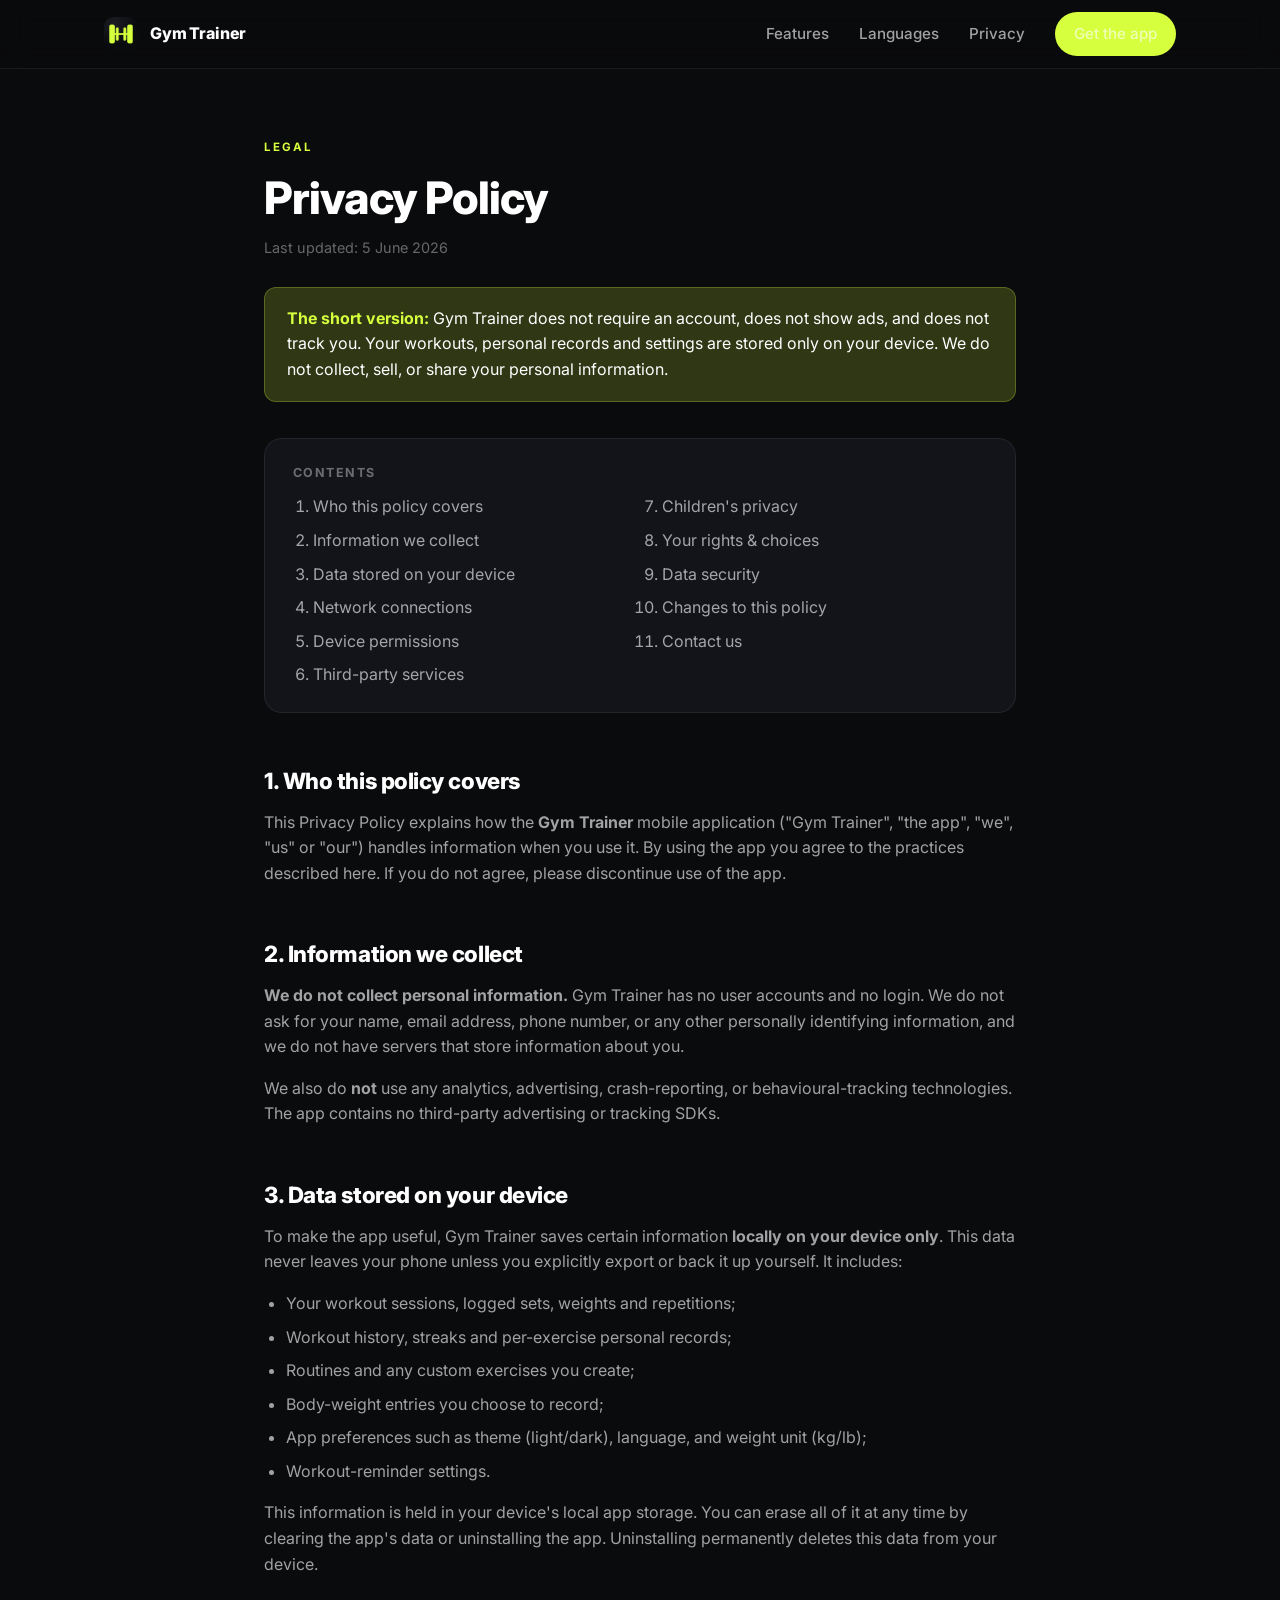
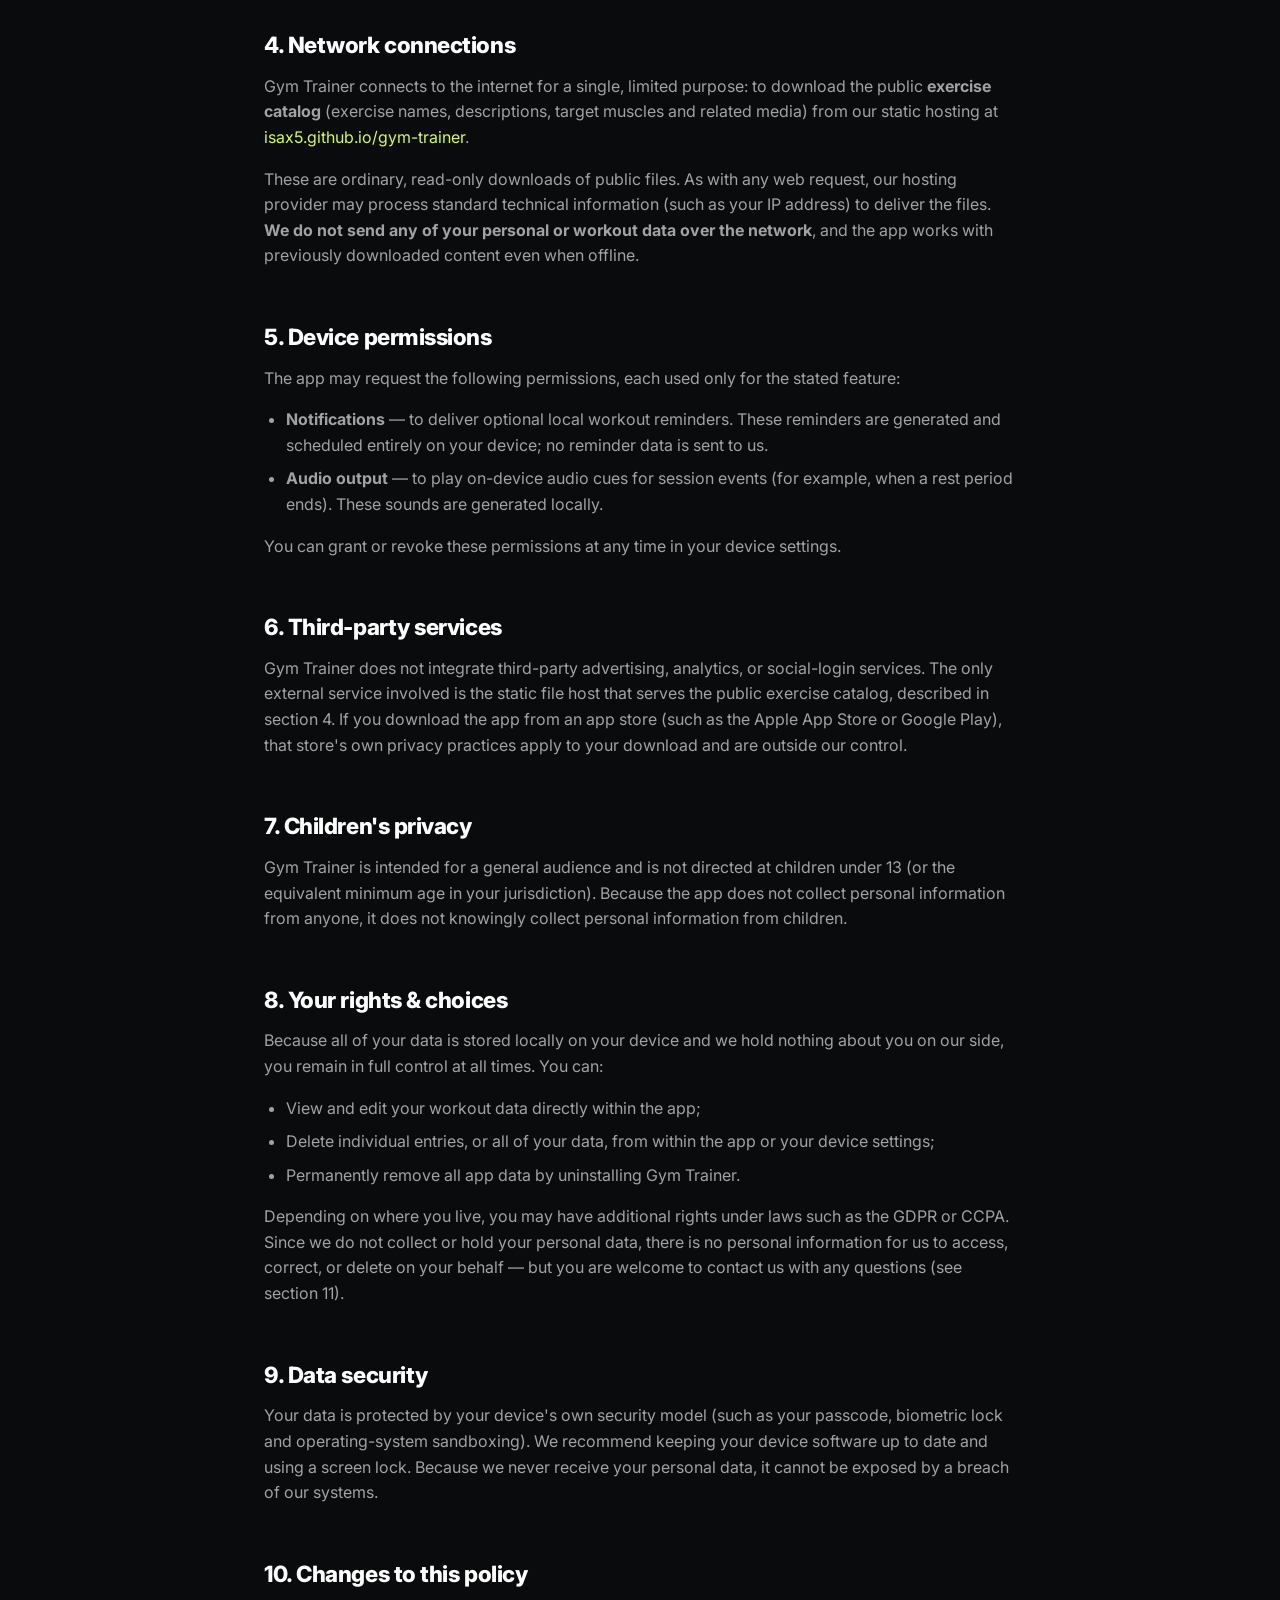
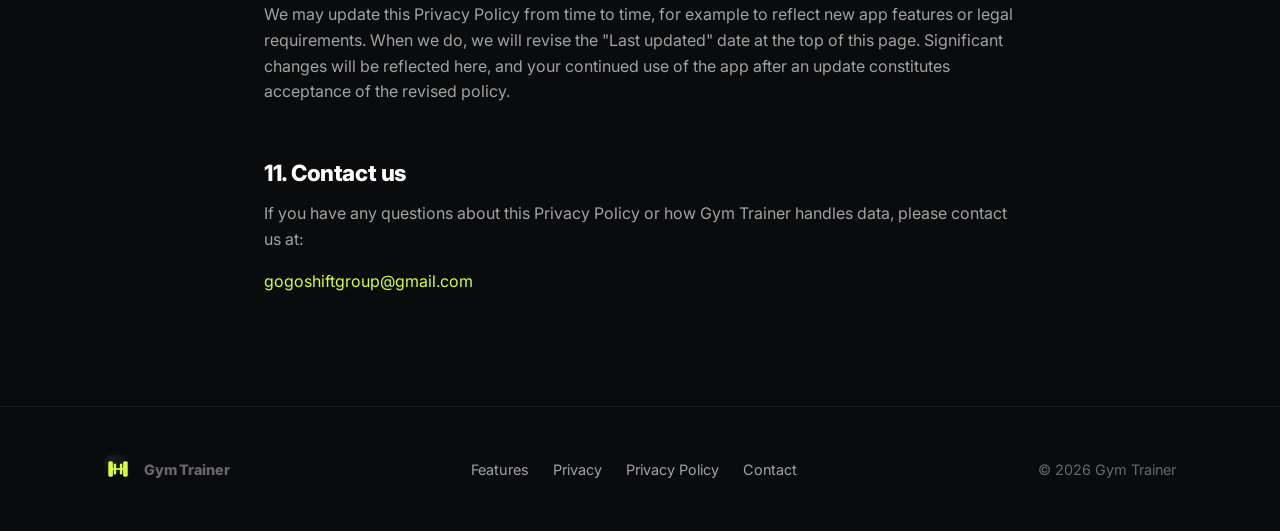
==== privacy.html @ 1777e92d "Add promotional website with Privacy Policy Landing page (index.html) and full Privacy Policy (priva" ====
<!DOCTYPE html>
<html lang="en">
<head>
  <meta charset="UTF-8" />
  <meta name="viewport" content="width=device-width, initial-scale=1.0" />
  <title>Privacy Policy — Gym Trainer</title>
  <meta name="description" content="Privacy Policy for the Gym Trainer app. Gym Trainer collects no personal data — your workouts and settings stay on your device." />
  <link rel="icon" type="image/png" href="img/icon.png" />
  <link rel="preconnect" href="https://fonts.googleapis.com" />
  <link rel="preconnect" href="https://fonts.gstatic.com" crossorigin />
  <link href="https://fonts.googleapis.com/css2?family=Inter:wght@400;500;600;700;800&display=swap" rel="stylesheet" />
  <link rel="stylesheet" href="css/style.css" />
</head>
<body>

  <header class="site-header">
    <div class="container nav">
      <a class="brand" href="index.html">
        <img src="img/icon.png" alt="Gym Trainer logo" />
        <span>Gym Trainer</span>
      </a>
      <nav class="nav-links">
        <a href="index.html#features">Features</a>
        <a href="index.html#languages">Languages</a>
        <a href="index.html#privacy">Privacy</a>
        <a class="btn btn-primary nav-cta" href="index.html#get">Get the app</a>
      </nav>
    </div>
  </header>

  <main class="legal">
    <div class="container">
      <span class="eyebrow">Legal</span>
      <h1>Privacy Policy</h1>
      <p class="updated">Last updated: 5 June 2026</p>

      <div class="callout">
        <strong>The short version:</strong> Gym Trainer does not require an account, does not show
        ads, and does not track you. Your workouts, personal records and settings are stored
        only on your device. We do not collect, sell, or share your personal information.
      </div>

      <div class="toc">
        <strong>Contents</strong>
        <ol>
          <li><a href="#scope">Who this policy covers</a></li>
          <li><a href="#info">Information we collect</a></li>
          <li><a href="#ondevice">Data stored on your device</a></li>
          <li><a href="#network">Network connections</a></li>
          <li><a href="#permissions">Device permissions</a></li>
          <li><a href="#thirdparty">Third-party services</a></li>
          <li><a href="#children">Children's privacy</a></li>
          <li><a href="#rights">Your rights & choices</a></li>
          <li><a href="#security">Data security</a></li>
          <li><a href="#changes">Changes to this policy</a></li>
          <li><a href="#contact">Contact us</a></li>
        </ol>
      </div>

      <h2 id="scope">1. Who this policy covers</h2>
      <p>
        This Privacy Policy explains how the <strong>Gym Trainer</strong> mobile application
        ("Gym Trainer", "the app", "we", "us" or "our") handles information when you use it.
        By using the app you agree to the practices described here. If you do not agree, please
        discontinue use of the app.
      </p>

      <h2 id="info">2. Information we collect</h2>
      <p>
        <strong>We do not collect personal information.</strong> Gym Trainer has no user accounts
        and no login. We do not ask for your name, email address, phone number, or any other
        personally identifying information, and we do not have servers that store information about you.
      </p>
      <p>
        We also do <strong>not</strong> use any analytics, advertising, crash-reporting, or
        behavioural-tracking technologies. The app contains no third-party advertising or tracking SDKs.
      </p>

      <h2 id="ondevice">3. Data stored on your device</h2>
      <p>
        To make the app useful, Gym Trainer saves certain information <strong>locally on your
        device only</strong>. This data never leaves your phone unless you explicitly export or
        back it up yourself. It includes:
      </p>
      <ul>
        <li>Your workout sessions, logged sets, weights and repetitions;</li>
        <li>Workout history, streaks and per-exercise personal records;</li>
        <li>Routines and any custom exercises you create;</li>
        <li>Body-weight entries you choose to record;</li>
        <li>App preferences such as theme (light/dark), language, and weight unit (kg/lb);</li>
        <li>Workout-reminder settings.</li>
      </ul>
      <p>
        This information is held in your device's local app storage. You can erase all of it at any
        time by clearing the app's data or uninstalling the app. Uninstalling permanently deletes
        this data from your device.
      </p>

      <h2 id="network">4. Network connections</h2>
      <p>
        Gym Trainer connects to the internet for a single, limited purpose: to download the public
        <strong>exercise catalog</strong> (exercise names, descriptions, target muscles and related
        media) from our static hosting at
        <a href="https://isax5.github.io/gym-trainer/">isax5.github.io/gym-trainer</a>.
      </p>
      <p>
        These are ordinary, read-only downloads of public files. As with any web request, our hosting
        provider may process standard technical information (such as your IP address) to deliver the
        files. <strong>We do not send any of your personal or workout data over the network</strong>,
        and the app works with previously downloaded content even when offline.
      </p>

      <h2 id="permissions">5. Device permissions</h2>
      <p>The app may request the following permissions, each used only for the stated feature:</p>
      <ul>
        <li>
          <strong>Notifications</strong> — to deliver optional local workout reminders. These
          reminders are generated and scheduled entirely on your device; no reminder data is sent to us.
        </li>
        <li>
          <strong>Audio output</strong> — to play on-device audio cues for session events (for
          example, when a rest period ends). These sounds are generated locally.
        </li>
      </ul>
      <p>You can grant or revoke these permissions at any time in your device settings.</p>

      <h2 id="thirdparty">6. Third-party services</h2>
      <p>
        Gym Trainer does not integrate third-party advertising, analytics, or social-login services.
        The only external service involved is the static file host that serves the public exercise
        catalog, described in section 4. If you download the app from an app store (such as the Apple
        App Store or Google Play), that store's own privacy practices apply to your download and are
        outside our control.
      </p>

      <h2 id="children">7. Children's privacy</h2>
      <p>
        Gym Trainer is intended for a general audience and is not directed at children under 13 (or
        the equivalent minimum age in your jurisdiction). Because the app does not collect personal
        information from anyone, it does not knowingly collect personal information from children.
      </p>

      <h2 id="rights">8. Your rights & choices</h2>
      <p>
        Because all of your data is stored locally on your device and we hold nothing about you on our
        side, you remain in full control at all times. You can:
      </p>
      <ul>
        <li>View and edit your workout data directly within the app;</li>
        <li>Delete individual entries, or all of your data, from within the app or your device settings;</li>
        <li>Permanently remove all app data by uninstalling Gym Trainer.</li>
      </ul>
      <p>
        Depending on where you live, you may have additional rights under laws such as the GDPR or
        CCPA. Since we do not collect or hold your personal data, there is no personal information for
        us to access, correct, or delete on your behalf — but you are welcome to contact us with any
        questions (see section 11).
      </p>

      <h2 id="security">9. Data security</h2>
      <p>
        Your data is protected by your device's own security model (such as your passcode, biometric
        lock and operating-system sandboxing). We recommend keeping your device software up to date and
        using a screen lock. Because we never receive your personal data, it cannot be exposed by a
        breach of our systems.
      </p>

      <h2 id="changes">10. Changes to this policy</h2>
      <p>
        We may update this Privacy Policy from time to time, for example to reflect new app features or
        legal requirements. When we do, we will revise the "Last updated" date at the top of this page.
        Significant changes will be reflected here, and your continued use of the app after an update
        constitutes acceptance of the revised policy.
      </p>

      <h2 id="contact">11. Contact us</h2>
      <p>
        If you have any questions about this Privacy Policy or how Gym Trainer handles data, please
        contact us at:
      </p>
      <p>
        <a href="mailto:gogoshiftgroup@gmail.com">gogoshiftgroup@gmail.com</a>
      </p>
    </div>
  </main>

  <footer class="site-footer">
    <div class="container footer-grid">
      <div class="brand">
        <img src="img/icon.png" alt="" style="width:28px;height:28px;border-radius:8px;" />
        <span>Gym Trainer</span>
      </div>
      <nav class="footer-links">
        <a href="index.html#features">Features</a>
        <a href="index.html#privacy">Privacy</a>
        <a href="privacy.html">Privacy Policy</a>
        <a href="mailto:gogoshiftgroup@gmail.com">Contact</a>
      </nav>
      <div>© 2026 Gym Trainer</div>
    </div>
  </footer>

</body>
</html>
---- css/style.css ----
/* ─────────────────────────────────────────────────────────────
   Gym Trainer — promotional site
   Brand: near-black #0A0B0D · lime accent #D6FF3D
   ───────────────────────────────────────────────────────────── */

:root {
  --bg:        #0A0B0D;
  --surface:   #13141A;
  --elevated:  #1B1D26;
  --hairline:  rgba(255, 255, 255, 0.07);
  --hairline2: rgba(255, 255, 255, 0.12);
  --text:      #FFFFFF;
  --text2:     rgba(255, 255, 255, 0.62);
  --text3:     rgba(255, 255, 255, 0.38);
  --accent:    #D6FF3D;
  --accent-ink:#0A0B0D;
  --success:   #3DDC97;
  --ring:      rgba(214, 255, 61, 0.18);

  --maxw: 1120px;
  --radius: 18px;
  --radius-sm: 12px;

  --font: "Inter", -apple-system, BlinkMacSystemFont, "Segoe UI", Roboto,
          Helvetica, Arial, sans-serif;
}

* { box-sizing: border-box; }

html { scroll-behavior: smooth; }

body {
  margin: 0;
  font-family: var(--font);
  background: var(--bg);
  color: var(--text);
  line-height: 1.6;
  -webkit-font-smoothing: antialiased;
  text-rendering: optimizeLegibility;
}

a { color: inherit; text-decoration: none; }

img { max-width: 100%; display: block; }

.container {
  width: 100%;
  max-width: var(--maxw);
  margin: 0 auto;
  padding: 0 24px;
}

/* ── Typography ─────────────────────────────────────────────── */
h1, h2, h3 { line-height: 1.1; letter-spacing: -0.02em; margin: 0; }
h1 { font-size: clamp(2.6rem, 6vw, 4.4rem); font-weight: 800; }
h2 { font-size: clamp(1.9rem, 4vw, 2.8rem); font-weight: 800; }
h3 { font-size: 1.18rem; font-weight: 700; }

.eyebrow {
  display: inline-block;
  font-size: 0.72rem;
  font-weight: 700;
  letter-spacing: 0.18em;
  text-transform: uppercase;
  color: var(--accent);
  margin-bottom: 18px;
}

.lead { color: var(--text2); font-size: 1.15rem; max-width: 56ch; }

.accent { color: var(--accent); }

/* ── Buttons ────────────────────────────────────────────────── */
.btn {
  display: inline-flex;
  align-items: center;
  gap: 10px;
  padding: 14px 26px;
  border-radius: 999px;
  font-weight: 700;
  font-size: 0.98rem;
  border: 1px solid transparent;
  cursor: pointer;
  transition: transform 0.15s ease, background 0.2s ease, border-color 0.2s ease;
}
.btn:hover { transform: translateY(-2px); }
.btn-primary { background: var(--accent); color: var(--accent-ink); }
.btn-primary:hover { box-shadow: 0 8px 30px var(--ring); }
.btn-ghost { background: transparent; color: var(--text); border-color: var(--hairline2); }
.btn-ghost:hover { border-color: var(--accent); color: var(--accent); }

/* ── Header / nav ───────────────────────────────────────────── */
.site-header {
  position: sticky;
  top: 0;
  z-index: 50;
  background: rgba(10, 11, 13, 0.72);
  backdrop-filter: saturate(140%) blur(14px);
  border-bottom: 1px solid var(--hairline);
}
.nav {
  display: flex;
  align-items: center;
  justify-content: space-between;
  height: 68px;
}
.brand { display: flex; align-items: center; gap: 12px; font-weight: 800; letter-spacing: -0.01em; }
.brand img { width: 34px; height: 34px; border-radius: 9px; }
.nav-links { display: flex; align-items: center; gap: 30px; }
.nav-links a { color: var(--text2); font-size: 0.95rem; font-weight: 500; transition: color 0.2s; }
.nav-links a:hover { color: var(--text); }
.nav-cta { padding: 9px 18px; font-size: 0.9rem; }

/* ── Hero ───────────────────────────────────────────────────── */
.hero {
  position: relative;
  overflow: hidden;
  padding: 96px 0 40px;
}
.hero::before {
  content: "";
  position: absolute;
  top: -30%; left: 50%;
  width: 900px; height: 900px;
  transform: translateX(-50%);
  background: radial-gradient(circle, rgba(214,255,61,0.10) 0%, transparent 60%);
  pointer-events: none;
}
.hero-grid {
  position: relative;
  display: grid;
  grid-template-columns: 1.05fr 0.95fr;
  gap: 48px;
  align-items: center;
}
.hero-cta { display: flex; gap: 14px; margin-top: 32px; flex-wrap: wrap; }
.hero-note { margin-top: 20px; color: var(--text3); font-size: 0.88rem; }

.phone {
  position: relative;
  margin: 0 auto;
  width: 100%;
  max-width: 380px;
}
.phone img {
  width: 100%;
  border-radius: 38px;
  border: 1px solid var(--hairline2);
  box-shadow: 0 40px 90px rgba(0,0,0,0.6);
}

/* ── Stat strip ─────────────────────────────────────────────── */
.stats {
  display: grid;
  grid-template-columns: repeat(4, 1fr);
  gap: 18px;
  margin-top: 72px;
  padding: 28px;
  background: var(--surface);
  border: 1px solid var(--hairline);
  border-radius: var(--radius);
}
.stat .num { font-size: 2rem; font-weight: 800; letter-spacing: -0.02em; }
.stat .num .accent { color: var(--accent); }
.stat .label { color: var(--text3); font-size: 0.8rem; text-transform: uppercase; letter-spacing: 0.1em; margin-top: 4px; }

/* ── Sections ───────────────────────────────────────────────── */
section { padding: 90px 0; }
.section-head { max-width: 60ch; margin-bottom: 56px; }
.section-head .lead { margin-top: 16px; }

/* ── Feature grid ───────────────────────────────────────────── */
.features {
  display: grid;
  grid-template-columns: repeat(3, 1fr);
  gap: 20px;
}
.card {
  background: var(--surface);
  border: 1px solid var(--hairline);
  border-radius: var(--radius);
  padding: 28px;
  transition: border-color 0.25s ease, transform 0.25s ease;
}
.card:hover { border-color: var(--hairline2); transform: translateY(-3px); }
.card .ic {
  width: 46px; height: 46px;
  display: grid; place-items: center;
  border-radius: 12px;
  background: var(--ring);
  color: var(--accent);
  margin-bottom: 18px;
}
.card .ic svg { width: 24px; height: 24px; }
.card h3 { margin-bottom: 8px; }
.card p { color: var(--text2); font-size: 0.96rem; margin: 0; }

/* ── Languages ──────────────────────────────────────────────── */
.langs { display: flex; flex-wrap: wrap; gap: 12px; margin-top: 8px; }
.chip {
  padding: 10px 20px;
  border-radius: 999px;
  background: var(--surface);
  border: 1px solid var(--hairline2);
  font-weight: 600;
  font-size: 0.95rem;
}

/* ── CTA band ───────────────────────────────────────────────── */
.cta-band {
  text-align: center;
  background:
    radial-gradient(circle at 50% 0%, rgba(214,255,61,0.12), transparent 55%),
    var(--surface);
  border: 1px solid var(--hairline);
  border-radius: 28px;
  padding: 64px 32px;
}
.cta-band .btn { margin-top: 28px; }

/* ── Footer ─────────────────────────────────────────────────── */
.site-footer {
  border-top: 1px solid var(--hairline);
  padding: 48px 0;
  color: var(--text3);
  font-size: 0.9rem;
}
.footer-grid { display: flex; justify-content: space-between; align-items: center; flex-wrap: wrap; gap: 20px; }
.footer-links { display: flex; gap: 24px; }
.footer-links a { color: var(--text2); }
.footer-links a:hover { color: var(--accent); }

/* ── Legal / privacy page ───────────────────────────────────── */
.legal { padding: 64px 0 96px; }
.legal .container { max-width: 800px; }
.legal h1 { font-size: clamp(2rem, 4vw, 2.8rem); }
.legal .updated { color: var(--text3); font-size: 0.9rem; margin-top: 12px; }
.legal h2 { font-size: 1.4rem; margin-top: 48px; padding-top: 8px; }
.legal h3 { margin-top: 28px; }
.legal p, .legal li { color: var(--text2); }
.legal a { color: var(--accent); }
.legal ul { padding-left: 22px; }
.legal li { margin-bottom: 8px; }
.legal .toc {
  background: var(--surface);
  border: 1px solid var(--hairline);
  border-radius: var(--radius);
  padding: 24px 28px;
  margin: 36px 0;
}
.legal .toc strong { display: block; margin-bottom: 12px; font-size: 0.78rem; letter-spacing: 0.12em; text-transform: uppercase; color: var(--text3); }
.legal .toc ol { margin: 0; padding-left: 20px; columns: 2; gap: 24px; }
.legal .toc a { color: var(--text2); }
.legal .toc a:hover { color: var(--accent); }
.callout {
  background: var(--ring);
  border: 1px solid rgba(214,255,61,0.25);
  border-radius: var(--radius-sm);
  padding: 18px 22px;
  margin: 28px 0;
  color: var(--text);
}
.callout strong { color: var(--accent); }

/* ── Responsive ─────────────────────────────────────────────── */
@media (max-width: 880px) {
  .hero-grid { grid-template-columns: 1fr; gap: 40px; }
  .hero { padding-top: 64px; }
  .phone { max-width: 320px; order: -1; }
  .features { grid-template-columns: 1fr; }
  .stats { grid-template-columns: repeat(2, 1fr); }
  .nav-links a:not(.nav-cta) { display: none; }
  .legal .toc ol { columns: 1; }
}
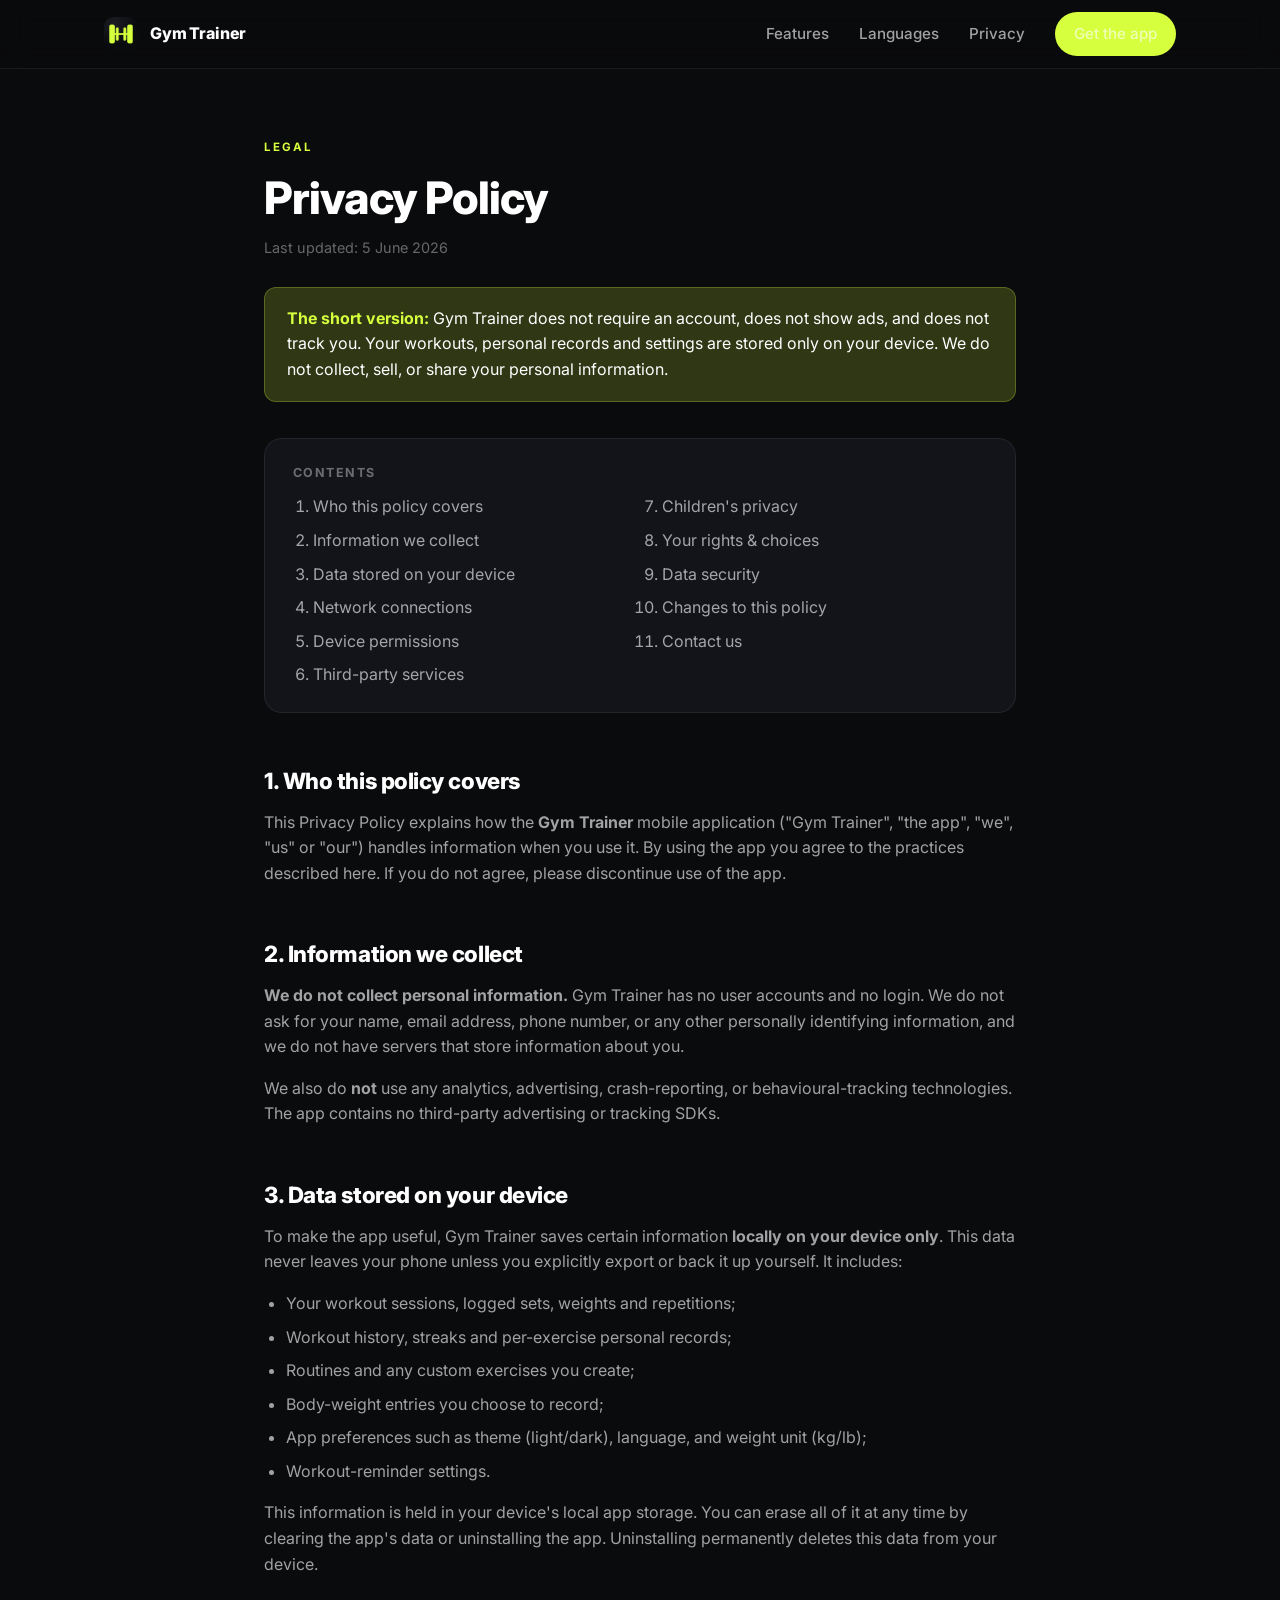
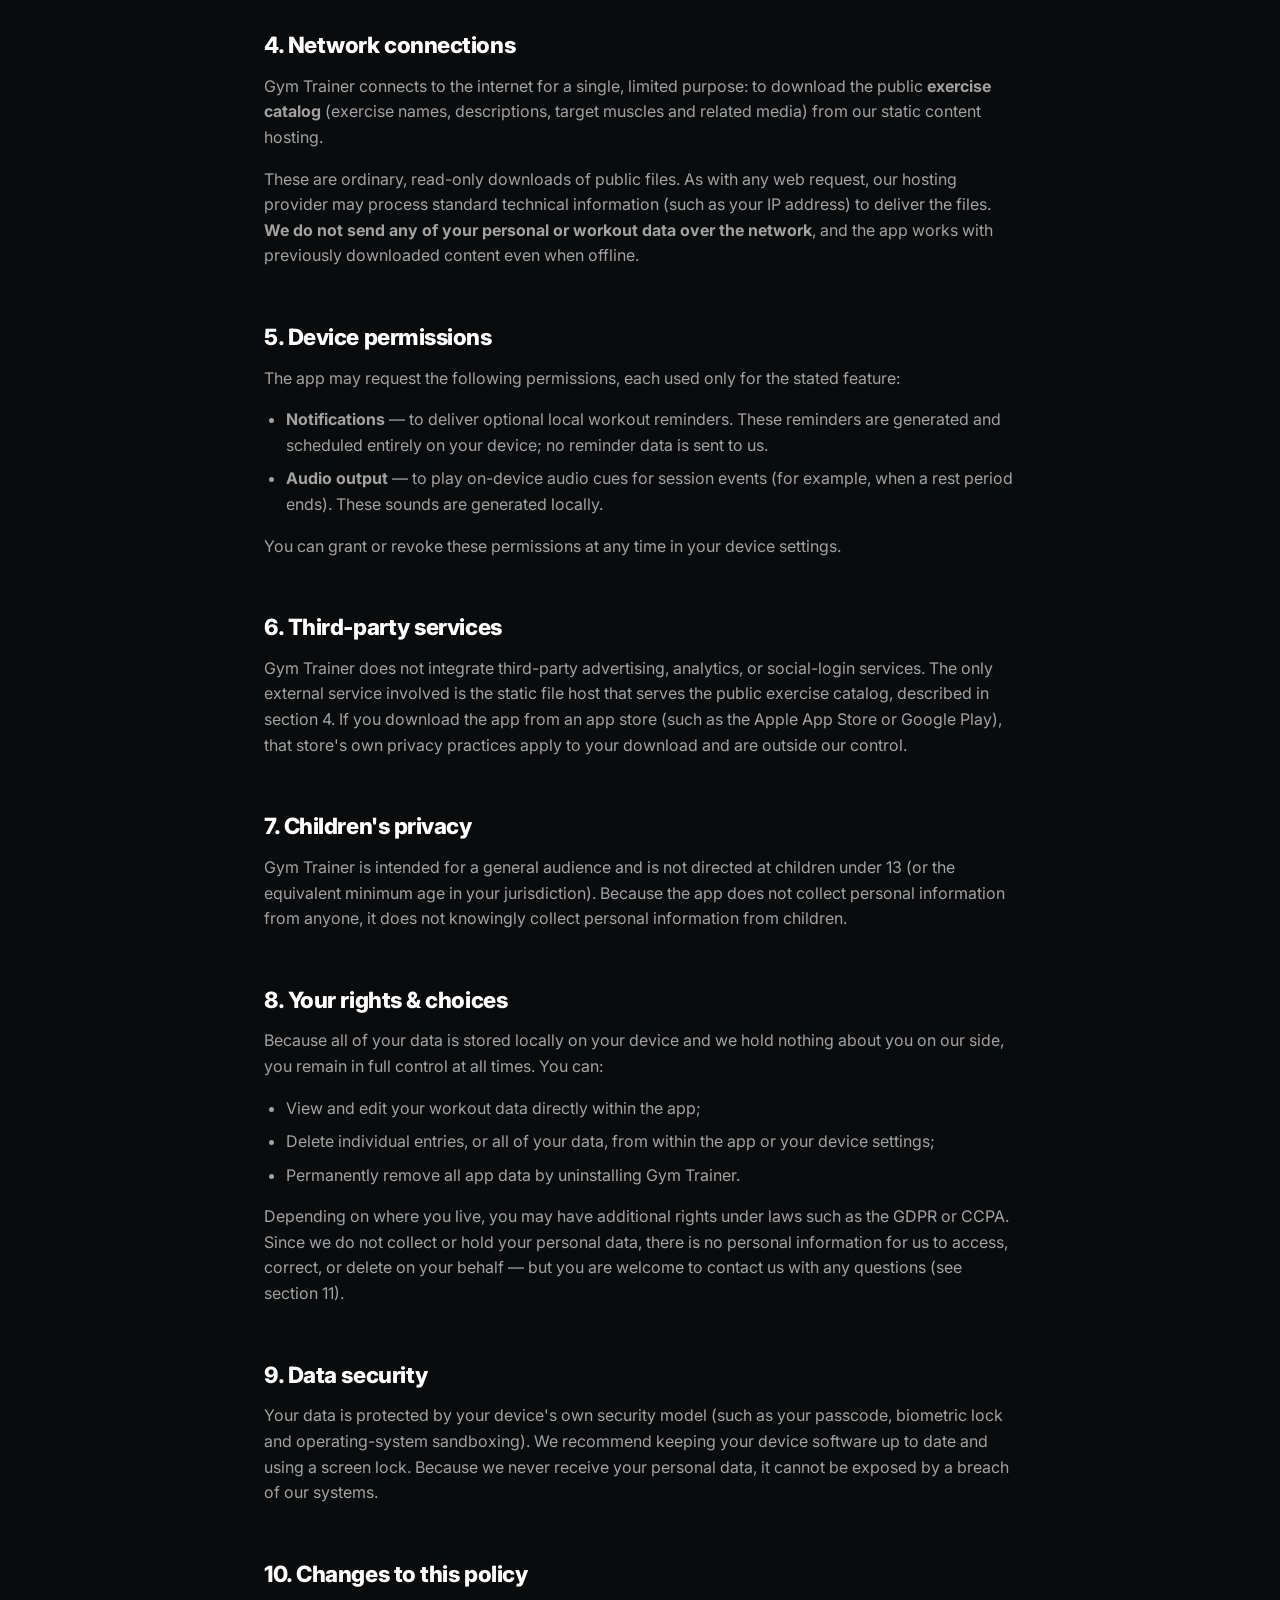
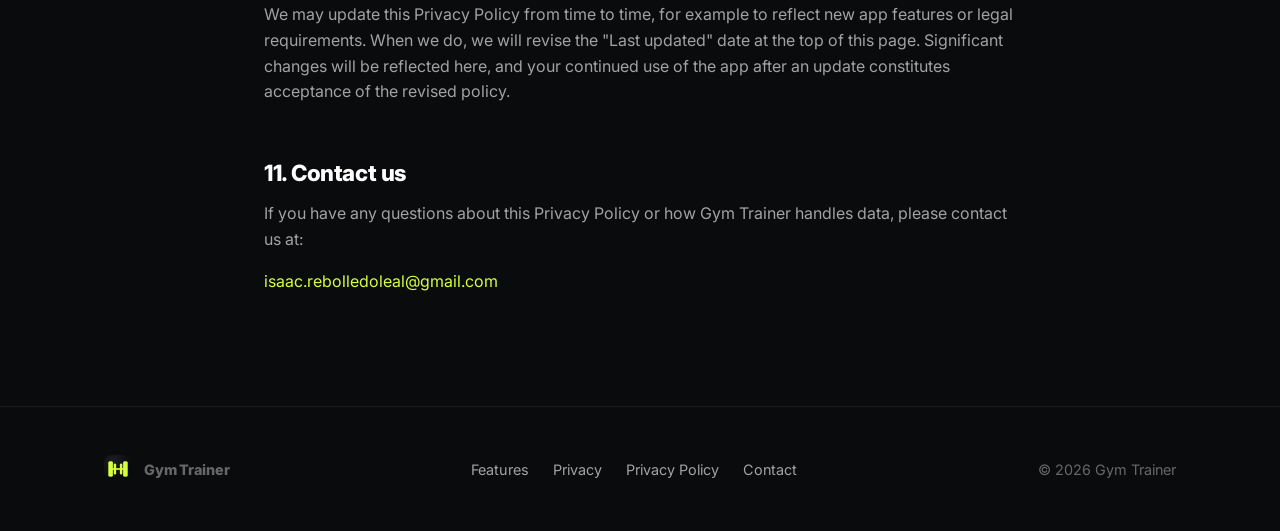
==== commit baff28fd: "Remove hosting URL from privacy policy and update contact email - Drop the isax5.github.io reference" ====
--- a/privacy.html
+++ b/privacy.html
@@ -100,8 +100,7 @@
       <p>
         Gym Trainer connects to the internet for a single, limited purpose: to download the public
         <strong>exercise catalog</strong> (exercise names, descriptions, target muscles and related
-        media) from our static hosting at
-        <a href="https://isax5.github.io/gym-trainer/">isax5.github.io/gym-trainer</a>.
+        media) from our static content hosting.
       </p>
       <p>
         These are ordinary, read-only downloads of public files. As with any web request, our hosting
@@ -179,7 +178,7 @@
         contact us at:
       </p>
       <p>
-        <a href="mailto:gogoshiftgroup@gmail.com">gogoshiftgroup@gmail.com</a>
+        <a href="mailto:isaac.rebolledoleal@gmail.com">isaac.rebolledoleal@gmail.com</a>
       </p>
     </div>
   </main>
@@ -194,7 +193,7 @@
         <a href="index.html#features">Features</a>
         <a href="index.html#privacy">Privacy</a>
         <a href="privacy.html">Privacy Policy</a>
-        <a href="mailto:gogoshiftgroup@gmail.com">Contact</a>
+        <a href="mailto:isaac.rebolledoleal@gmail.com">Contact</a>
       </nav>
       <div>© 2026 Gym Trainer</div>
     </div>
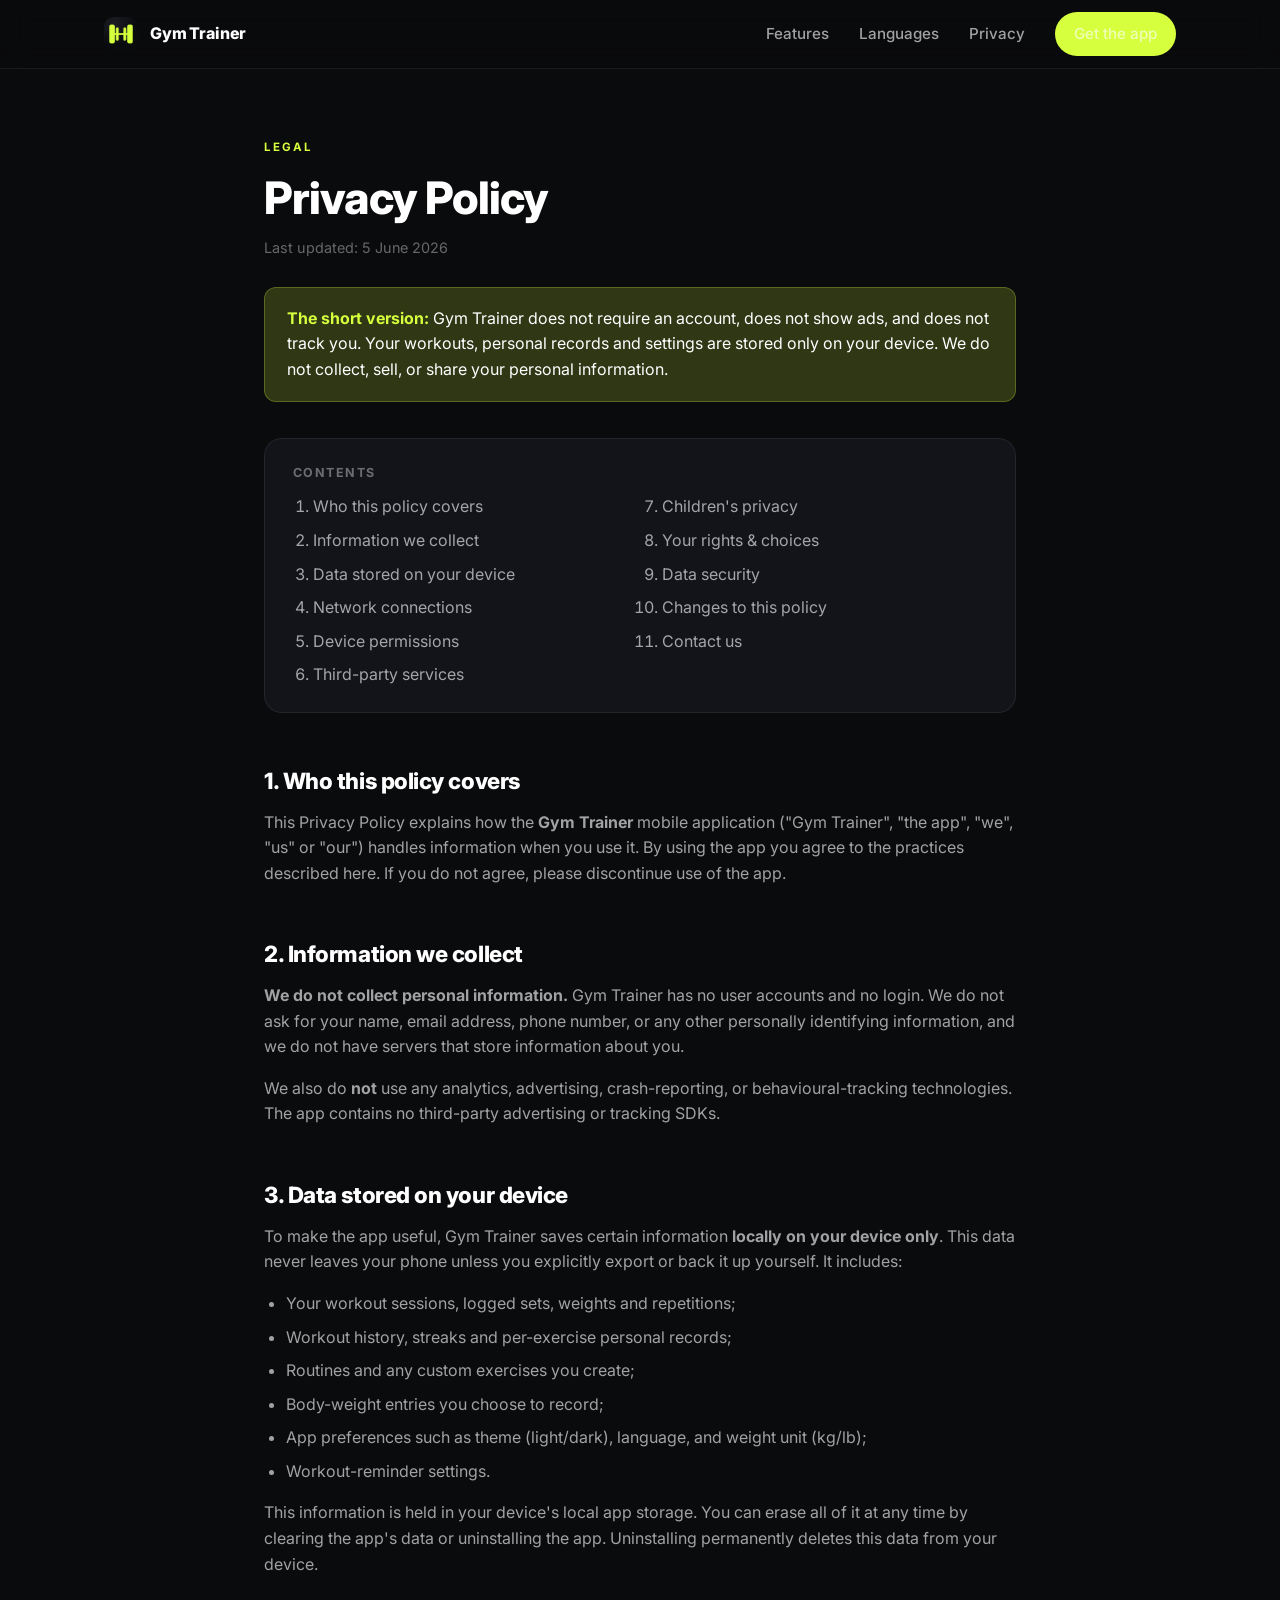
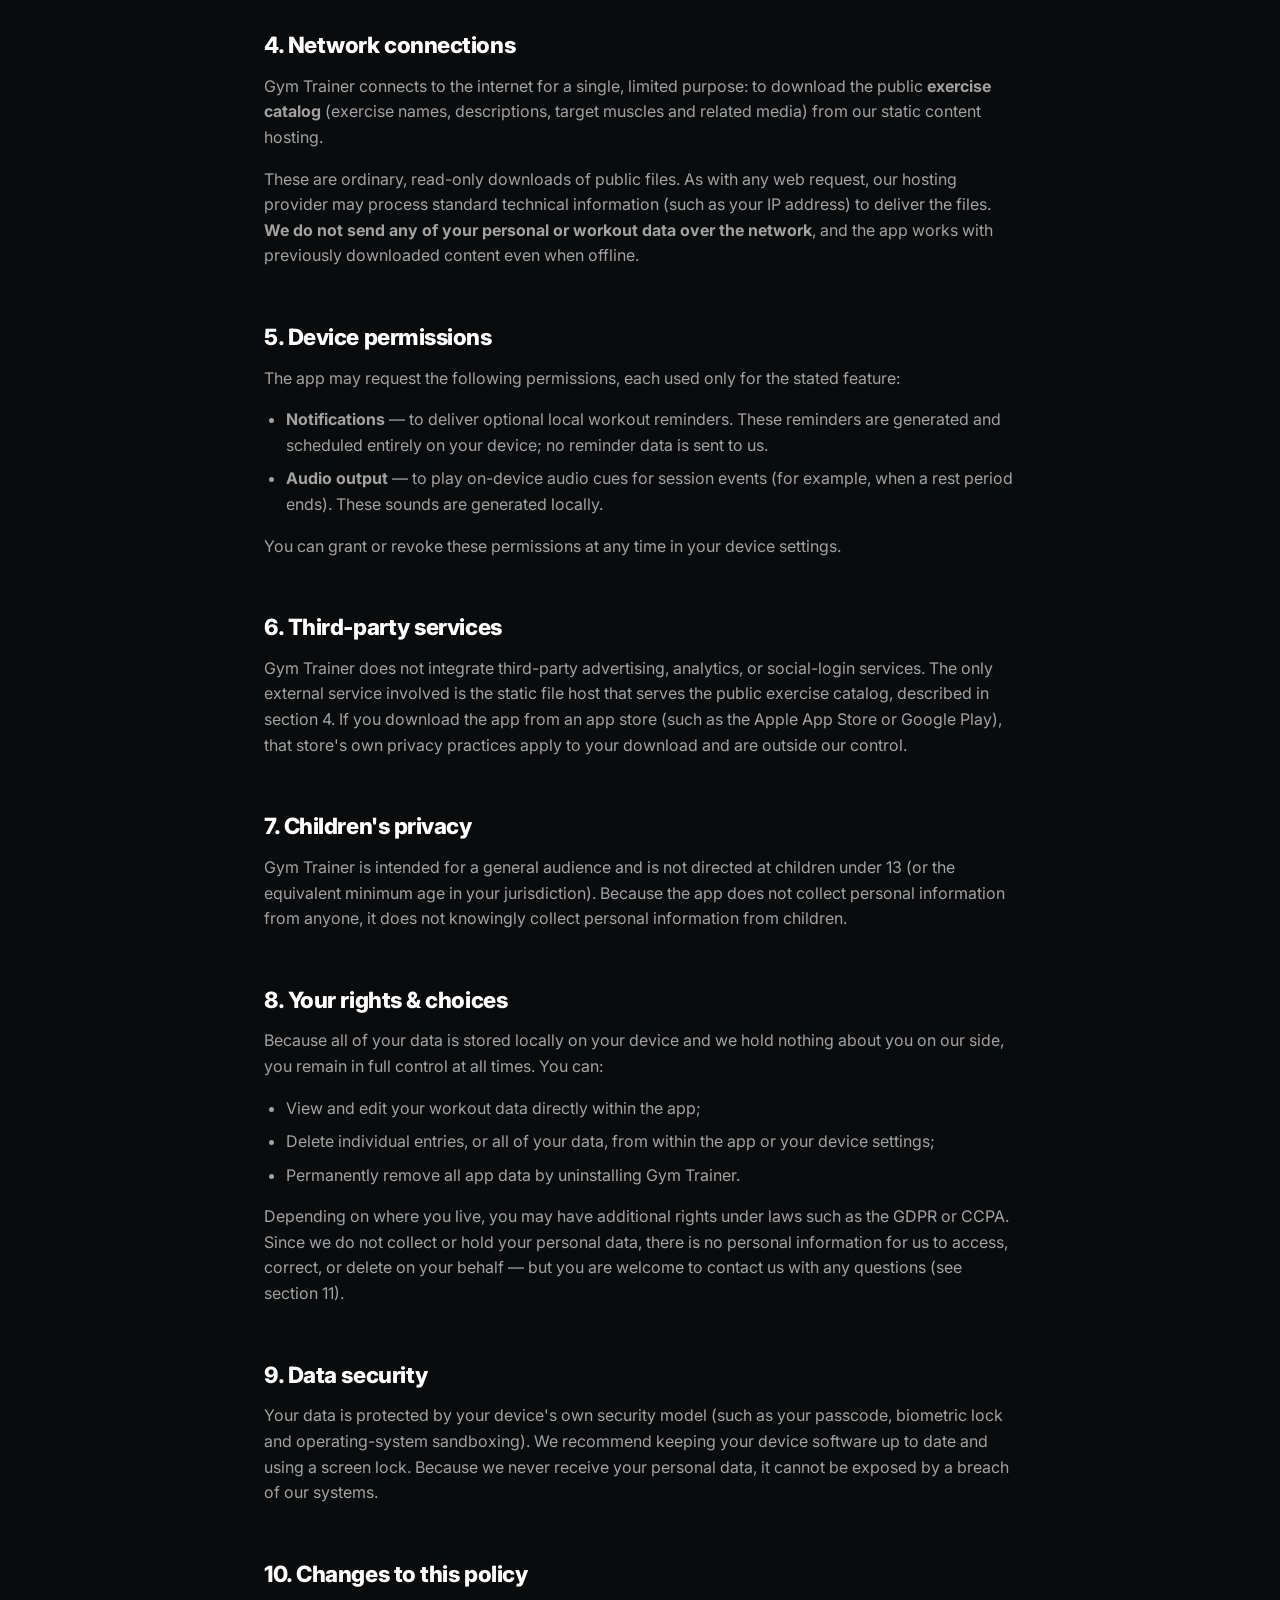
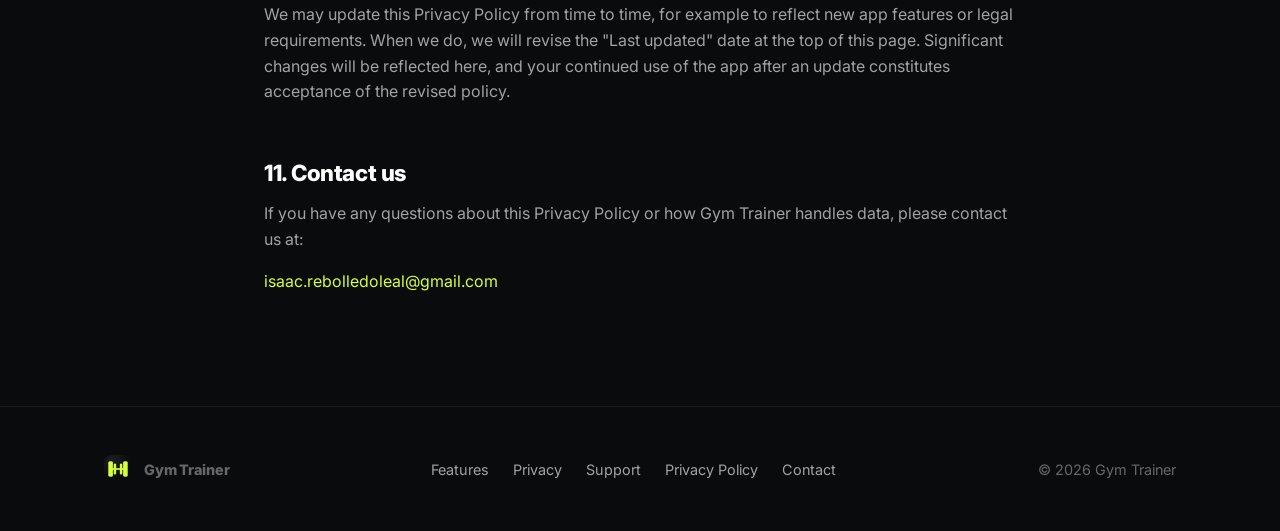
==== commit bd876aa8: "Add Support page for App Store support URL Dedicated support.html with contact email, response time," ====
--- a/privacy.html
+++ b/privacy.html
@@ -192,6 +192,7 @@
       <nav class="footer-links">
         <a href="index.html#features">Features</a>
         <a href="index.html#privacy">Privacy</a>
+        <a href="support.html">Support</a>
         <a href="privacy.html">Privacy Policy</a>
         <a href="mailto:isaac.rebolledoleal@gmail.com">Contact</a>
       </nav>
